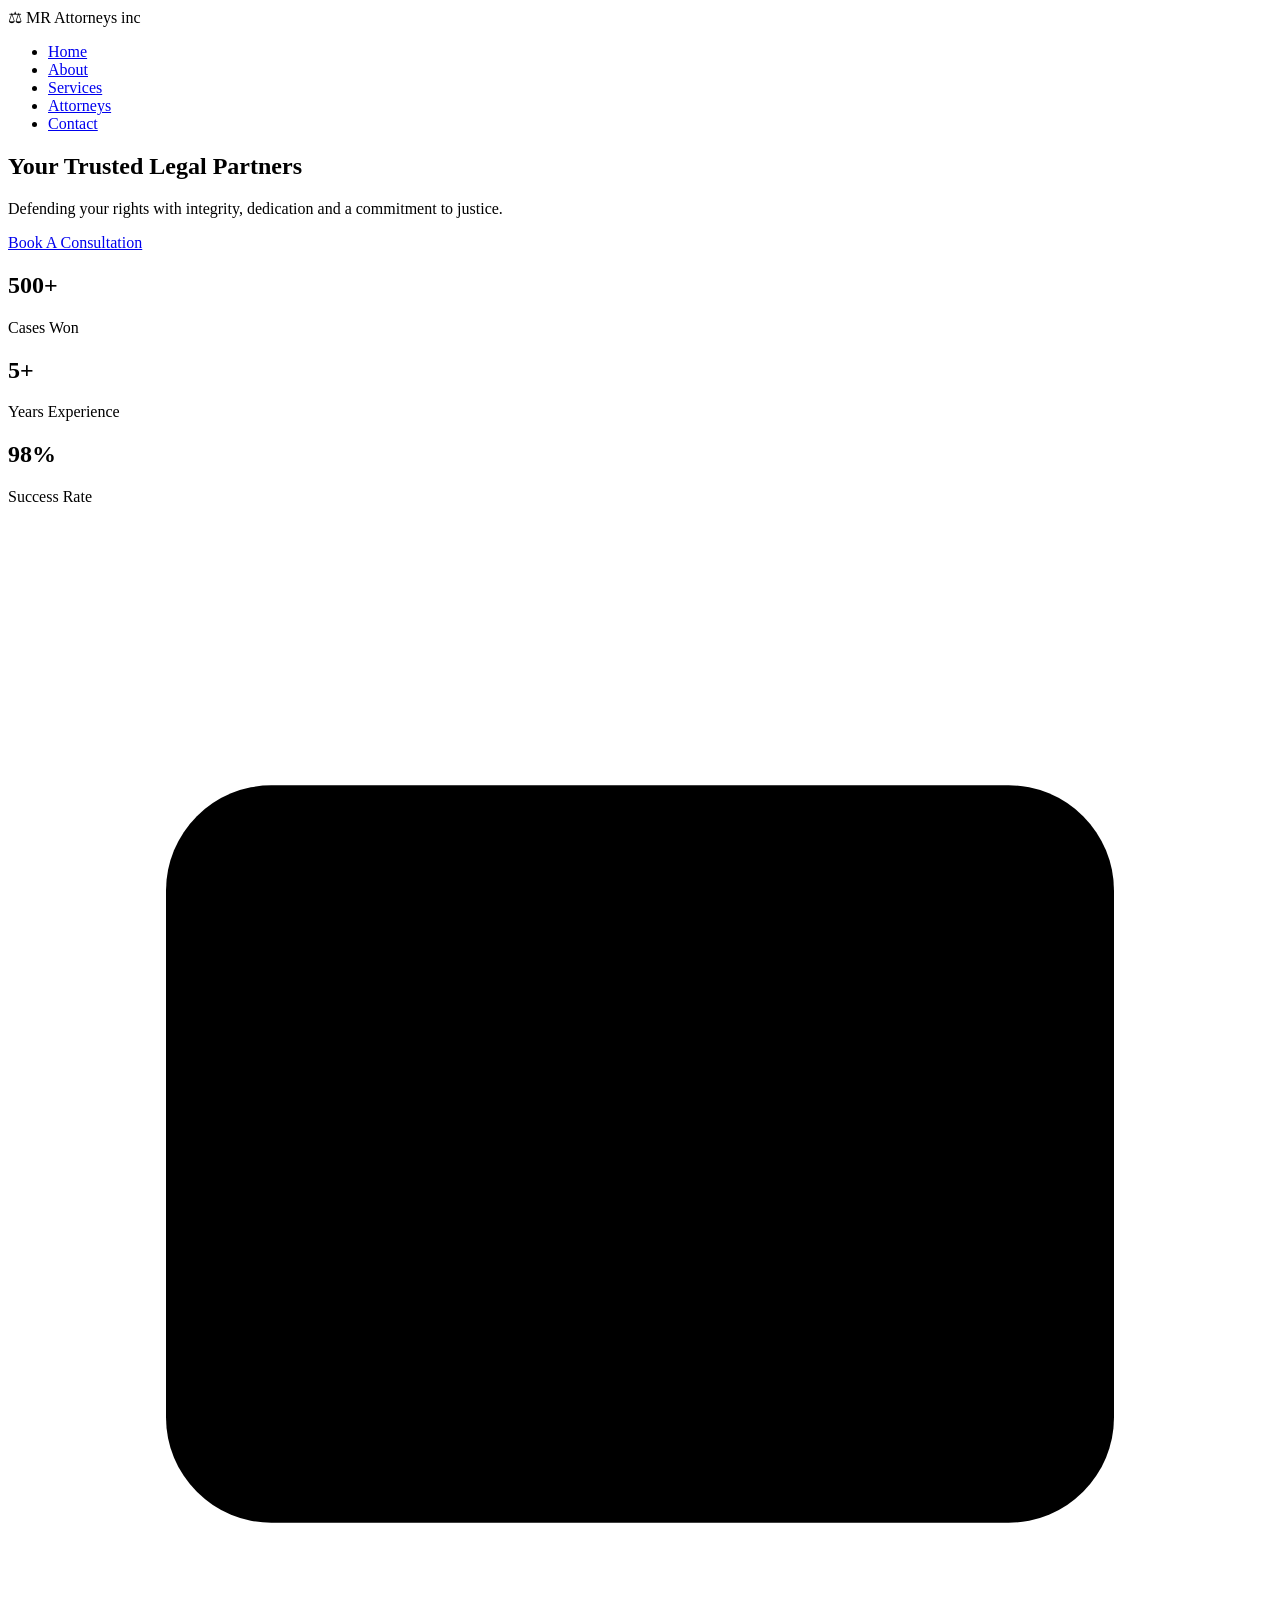
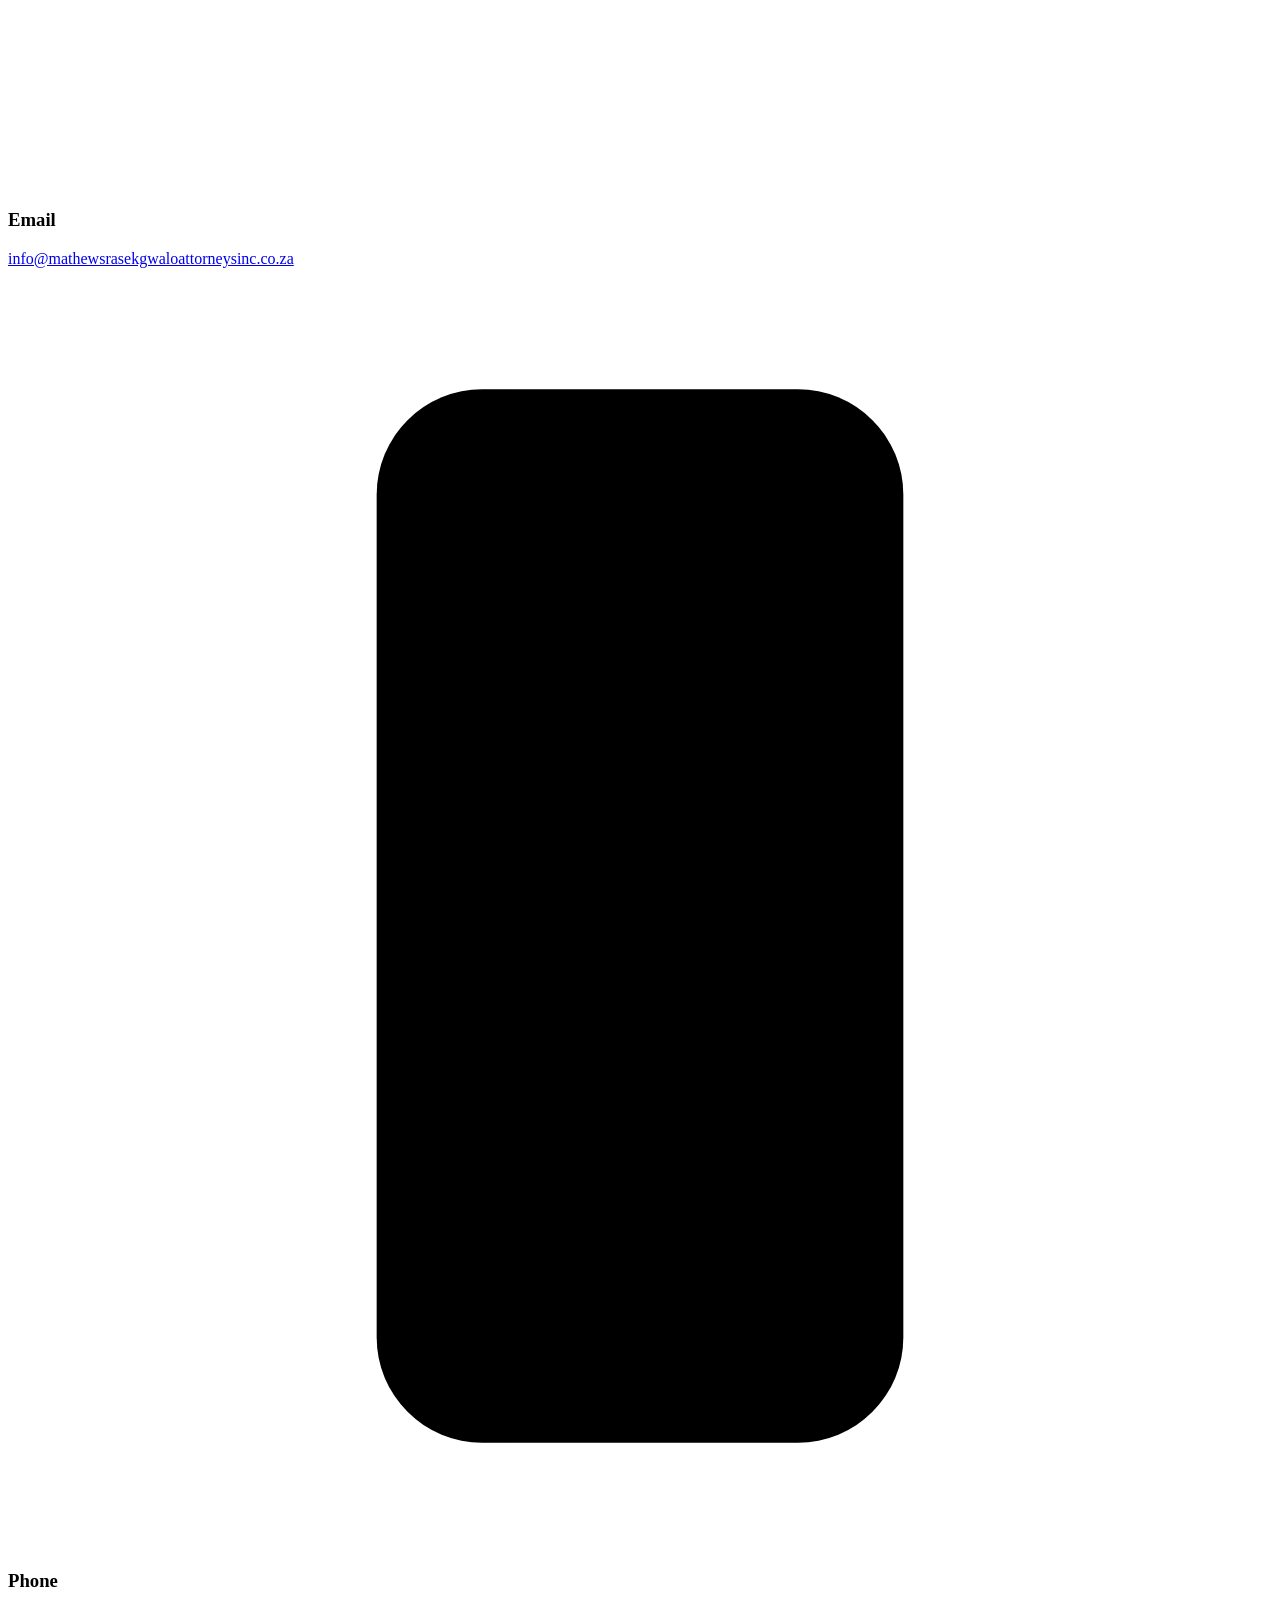
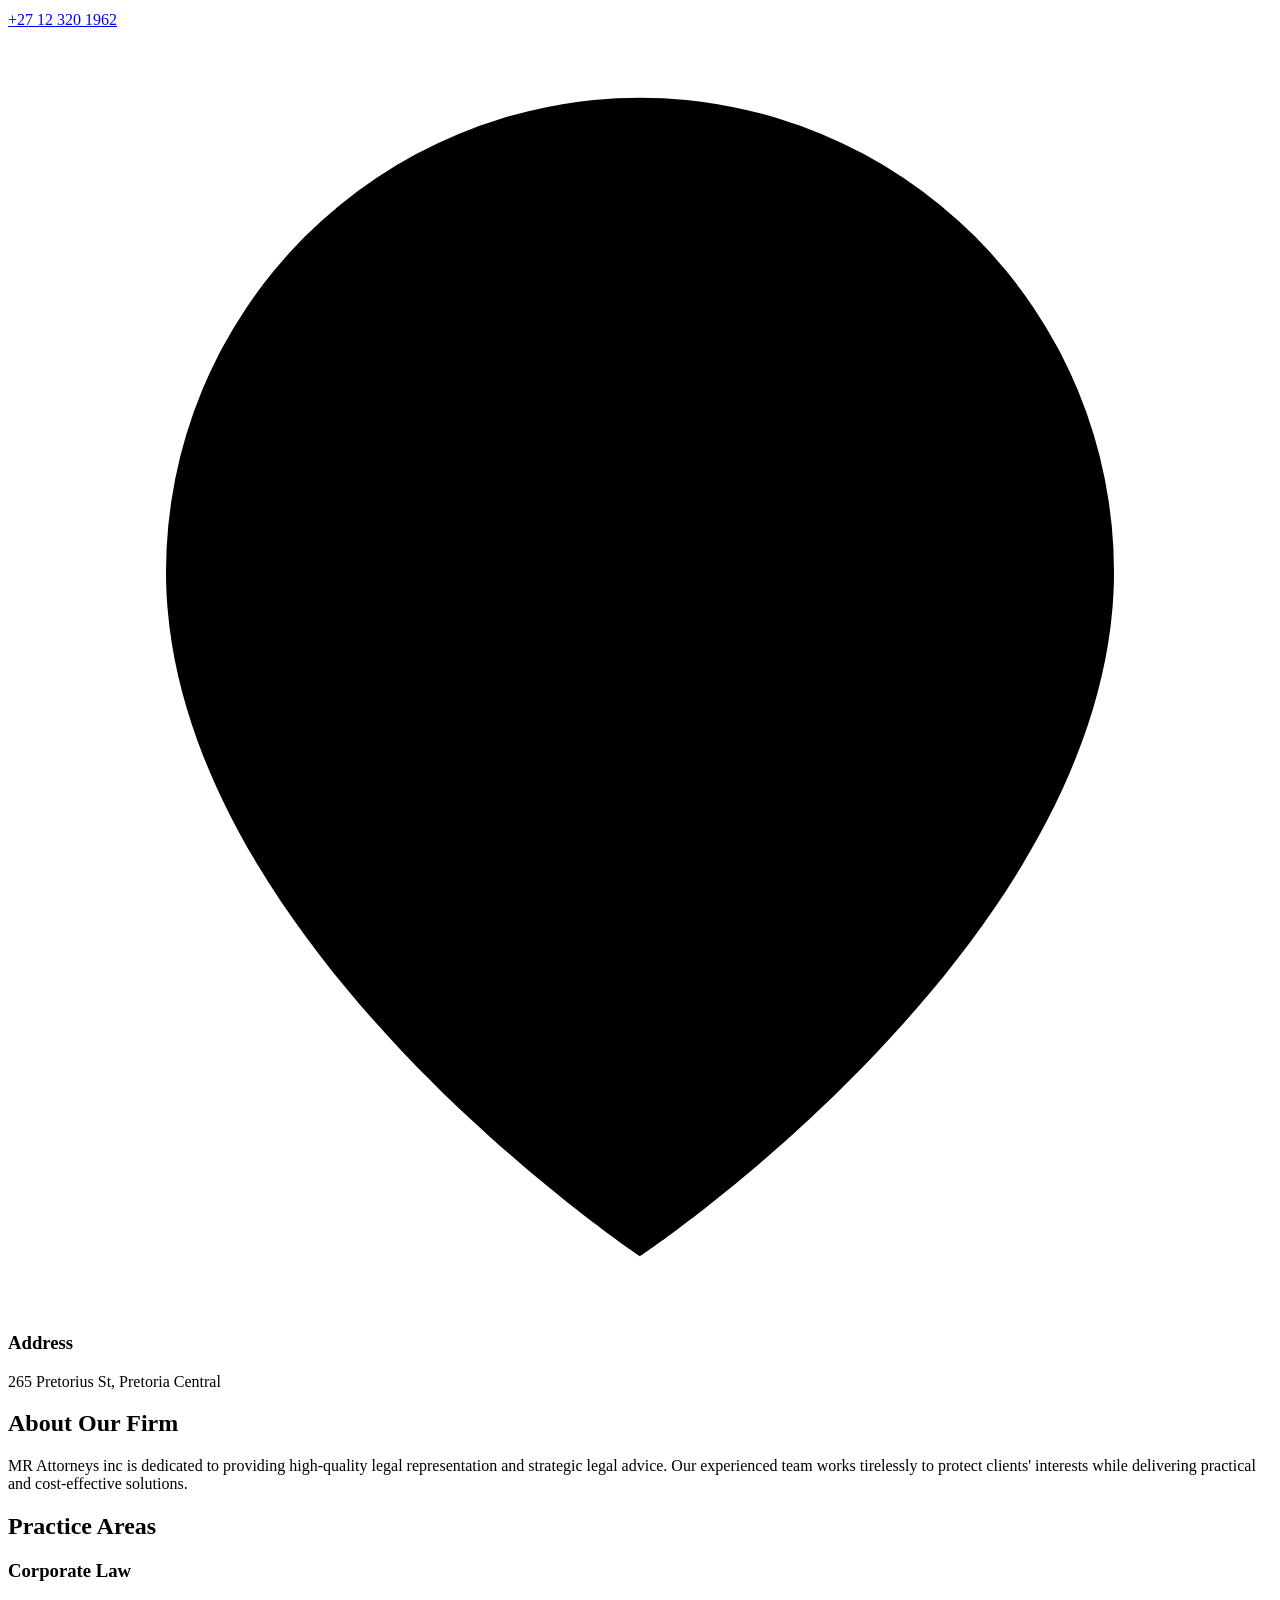
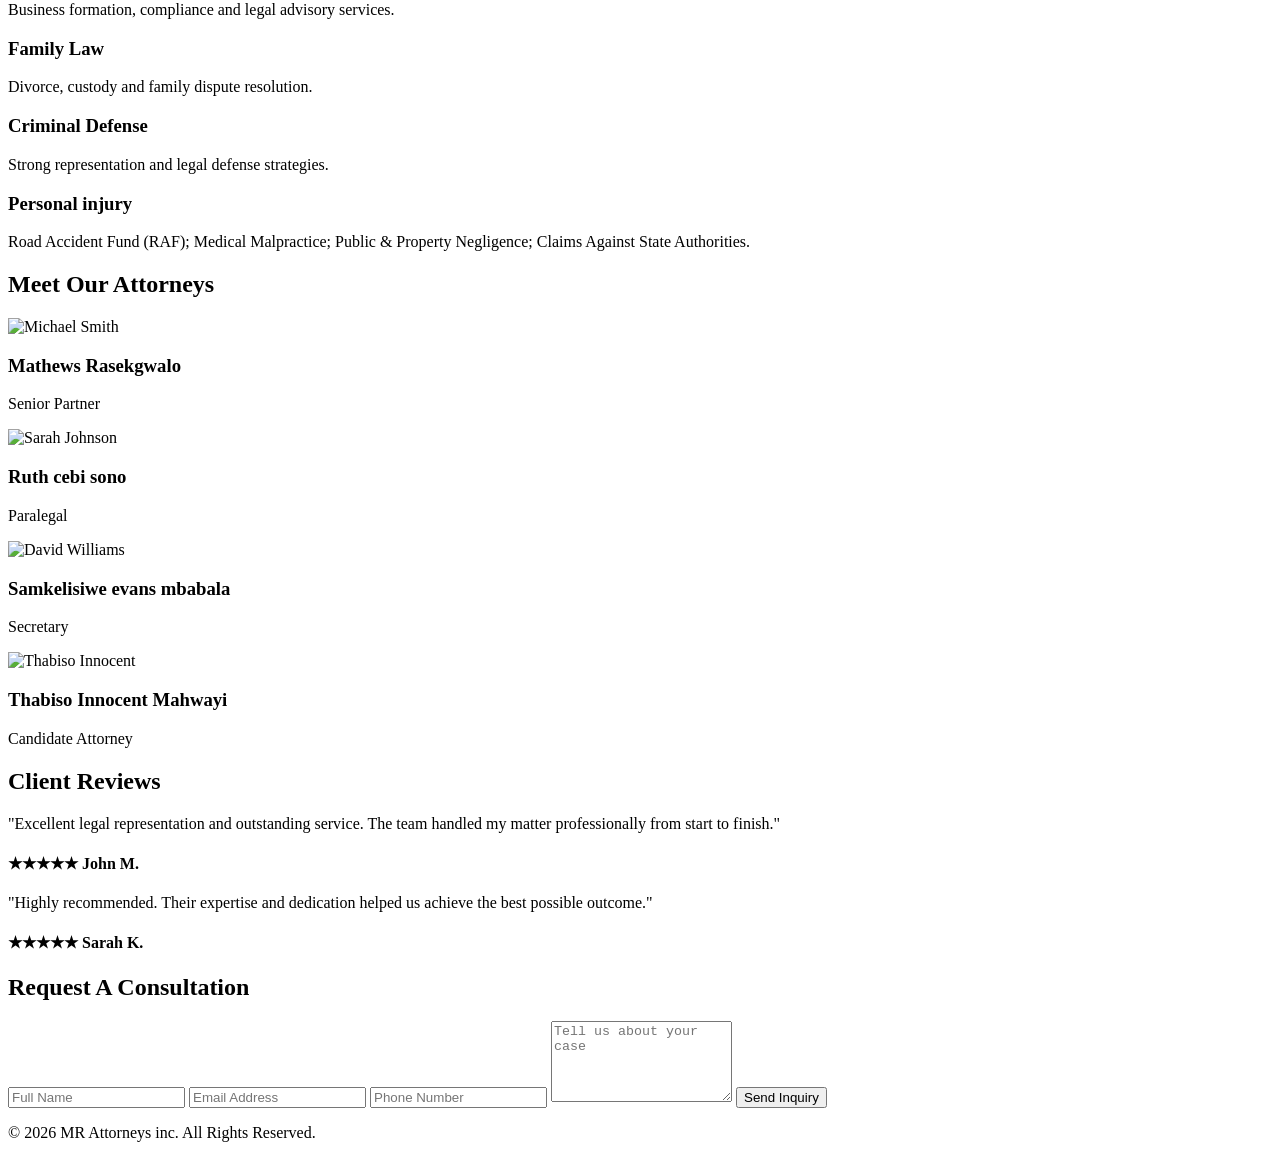
==== frontend/index.html @ 7f77243f "Rename index.html to frontend/index.html" ====
<!DOCTYPE html>
<html lang="en">
<head>
<meta charset="UTF-8">
<meta name="viewport" content="width=device-width, initial-scale=1.0">
<title>MR Attorneys inc</title>
<link rel="icon" href="favicon.svg" type="image/svg+xml">
<link rel="icon" href="favicon-32.png" sizes="32x32" type="image/png">
<link rel="apple-touch-icon" href="apple-touch-icon.png">
<link rel="stylesheet" href="style.css">
</head>
<body>

<header>
    <nav class="navbar">
        <div class="logo">⚖ MR Attorneys inc</div>

        <ul class="nav-links">
          <li><a href="#home">Home</a></li>
<li><a href="#about">About</a></li>
<li><a href="#services">Services</a></li>
<li><a href="#team">Attorneys</a></li>
<li><a href="#contact">Contact</a></li>
        </ul>
    </nav>
</header>

<section class="hero" id="home">
    <div class="hero-content">
        <h1>Your Trusted Legal Partners</h1>
        <p>
            Defending your rights with integrity, dedication and a commitment to justice.
        </p>

        <a href="#contact" class="btn">Book A Consultation</a>

        <div class="stats">
            <div>
                <h2>500+</h2>
                <p>Cases Won</p>
            </div>

            <div>
                <h2>5+</h2>
                <p>Years Experience</p>
            </div>

            <div>
                <h2>98%</h2>
                <p>Success Rate</p>
            </div>
        </div>
            <div class="contact-details">

            <div class="contact-item">
                <div class="contact-icon">
                    <!-- envelope -->
                    <svg viewBox="0 0 24 24" aria-hidden="true">
                        <rect x="3" y="5" width="18" height="14" rx="2"/>
                        <path d="M3 7l9 6 9-6"/>
                    </svg>
                </div>
                <h3>Email</h3>
                <p><a href="mailto:info@mathewsrasekgwaloattorneysinc.co.za">info@mathewsrasekgwaloattorneysinc.co.za</a></p>
            </div>

            <div class="contact-item">
                <div class="contact-icon">
                    <!-- cell phone -->
                    <svg viewBox="0 0 24 24" aria-hidden="true">
                        <rect x="7" y="2" width="10" height="20" rx="2"/>
                        <line x1="12" y1="18" x2="12.01" y2="18"/>
                    </svg>
                </div>
                <h3>Phone</h3>
                <p><a href="tel:+27">+27 12 320 1962</a></p>
            </div>

            <div class="contact-item">
                <div class="contact-icon">
                    <!-- location pin -->
                    <svg viewBox="0 0 24 24" aria-hidden="true">
                        <path d="M21 10c0 7-9 13-9 13s-9-6-9-13a9 9 0 0 1 18 0z"/>
                        <circle cx="12" cy="10" r="3"/>
                    </svg>
                </div>
                <h3>Address</h3>
              <p class="address">265 Pretorius St, Pretoria Central</p>
            </div>
        </div>
    </div>
</section>

<section class="about" id="about">
    <h2 class="section-title">About Our Firm</h2>

    <div class="about-content">
        <p>
            MR Attorneys inc is dedicated to providing
            high-quality legal representation and strategic
            legal advice. Our experienced team works tirelessly
            to protect clients' interests while delivering
            practical and cost-effective solutions.
        </p>
    </div>
</section>

<section class="services" id="services">
    <h2 class="section-title">Practice Areas</h2>

    <div class="service-grid">

        <div class="service-card">
            <h3>Corporate Law</h3>
            <p>Business formation, compliance and legal advisory services.</p>
        </div>

        <div class="service-card">
            <h3>Family Law</h3>
            <p>Divorce, custody and family dispute resolution.</p>
        </div>

        <div class="service-card">
            <h3>Criminal Defense</h3>
            <p>Strong representation and legal defense strategies.</p>
        </div>

        <div class="service-card">
            <h3>Personal injury</h3>
            <p>Road Accident Fund (RAF); Medical Malpractice; Public & Property Negligence; Claims Against State Authorities.</p>
        </div>
    </div>
</section>

<section class="team" id="team">
    <h2 class="section-title">Meet Our Attorneys</h2>

    <div class="team-grid">

        <div class="team-card">
            <img src="https://images.unsplash.com/photo-1560250097-0b93528c311a?w=700" alt="Michael Smith">
            <h3>Mathews Rasekgwalo</h3>
            <p>Senior Partner</p>
        </div>

        <div class="team-card">
            <img src="https://images.unsplash.com/photo-1494790108377-be9c29b29330?w=700" alt="Sarah Johnson">
            <h3>Ruth cebi sono</h3>
            <p>Paralegal</p>
        </div>

        <div class="team-card">
            <img src="https://images.unsplash.com/photo-1500648767791-00dcc994a43e?w=700" alt="David Williams">
            <h3>Samkelisiwe evans mbabala</h3>
            <p>Secretary</p>
        </div>
 <div class="team-card">
            <img src="https://media.istockphoto.com/id/518185032/photo/african-office-worker-with-arms-crossed.jpg?s=612x612&w=0&k=20&c=KCMG9l3zeS70M0Aa0iwMR0bHQldEUbQnFNWFJEVGR9E=" alt="Thabiso Innocent">
            <h3>Thabiso Innocent Mahwayi</h3>
            <p>Candidate Attorney</p>
        </div>
    </div>
</section>

<section class="testimonials">
    <h2 class="section-title">Client Reviews</h2>

    <div class="testimonial-box">
        <p>
            "Excellent legal representation and outstanding service.
            The team handled my matter professionally from start to finish."
        </p>
        <h4>★★★★★ John M.</h4>
    </div>

    <div class="testimonial-box">
        <p>
            "Highly recommended. Their expertise and dedication helped
            us achieve the best possible outcome."
        </p>
        <h4>★★★★★ Sarah K.</h4>
    </div>
</section>

<section class="contact" id="contact">
    <h2 class="section-title">Request A Consultation</h2>

    <form id="contact-form">
        <input type="text" name="name" placeholder="Full Name" required>
        <input type="email" name="email" placeholder="Email Address" required>
        <input type="tel" name="phone" placeholder="Phone Number">
        <textarea name="message" rows="5" placeholder="Tell us about your case" required></textarea>
        <button type="submit">Send Inquiry</button>
        <p id="form-status" role="status"></p>
    </form>
</section>

<footer>
    <p>&copy; 2026 MR Attorneys inc. All Rights Reserved.</p>
</footer>
<script src="script.js"></script>
</body>
</html>
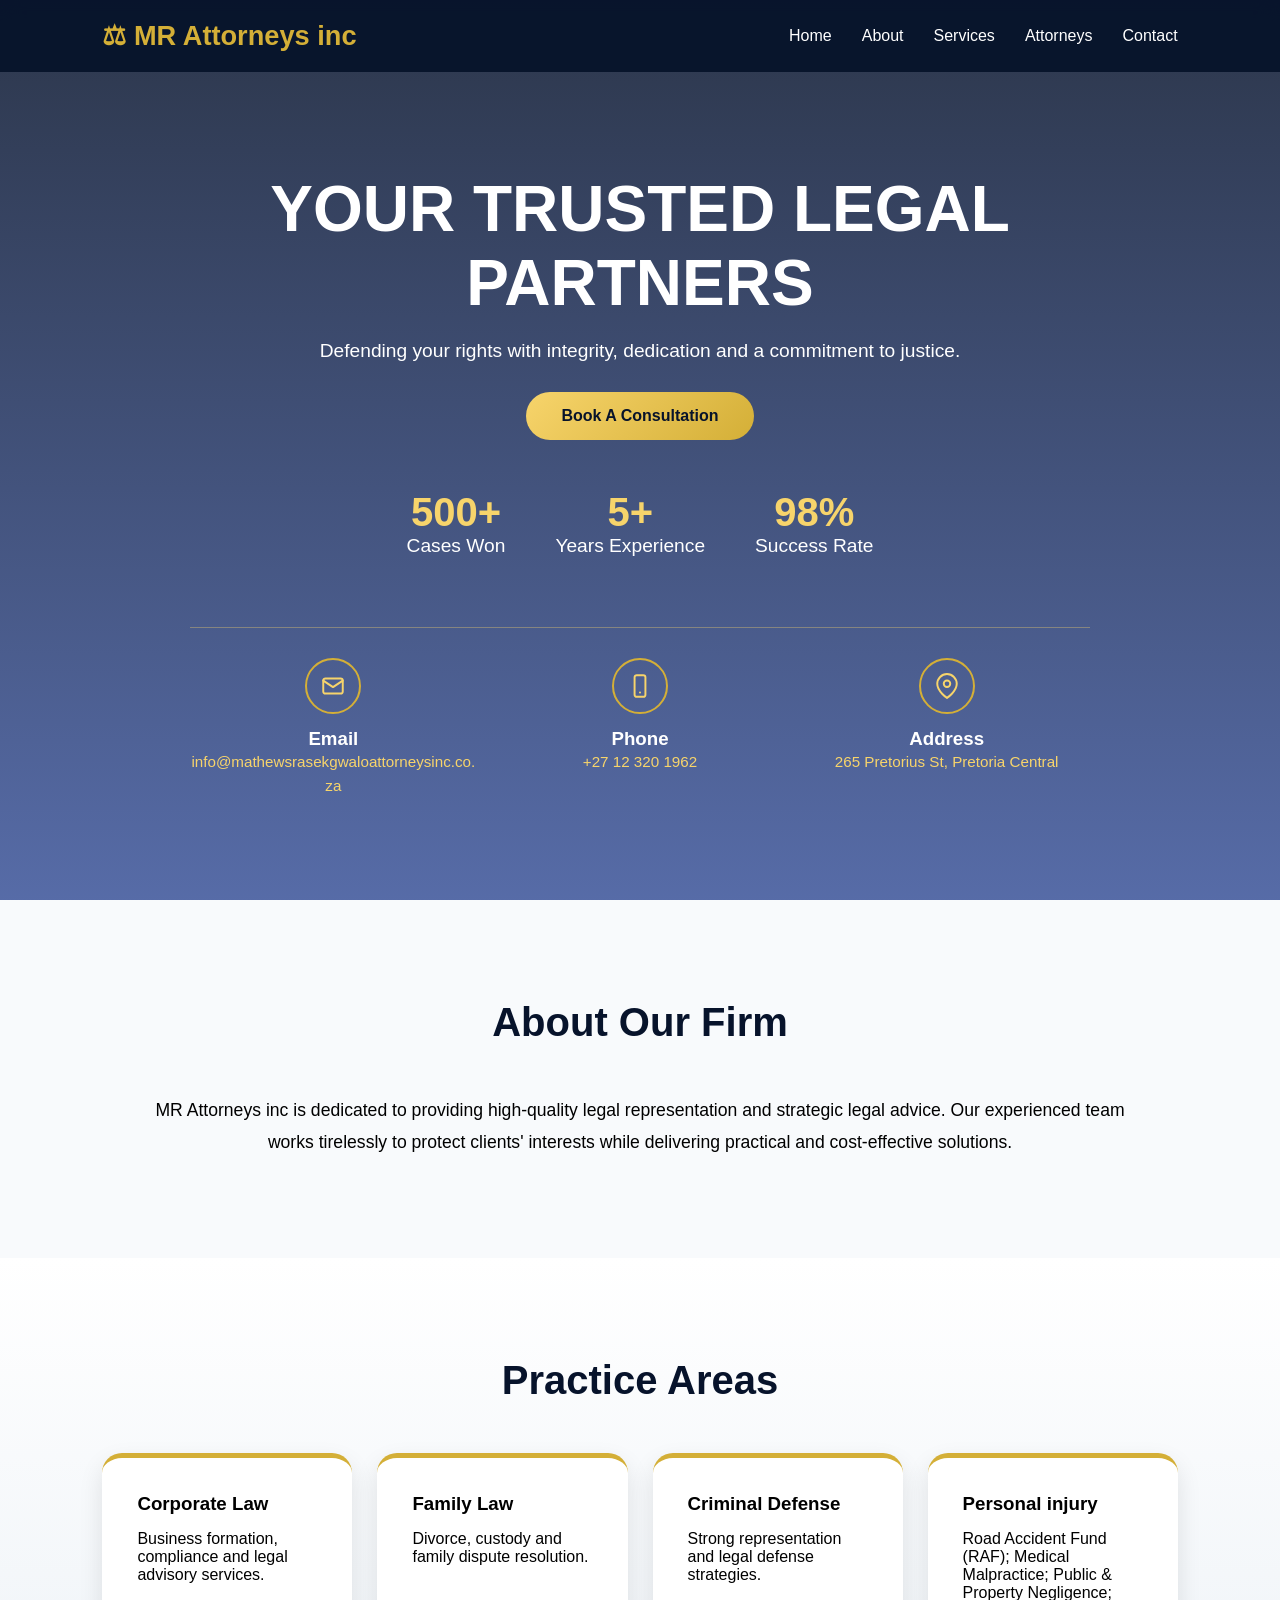
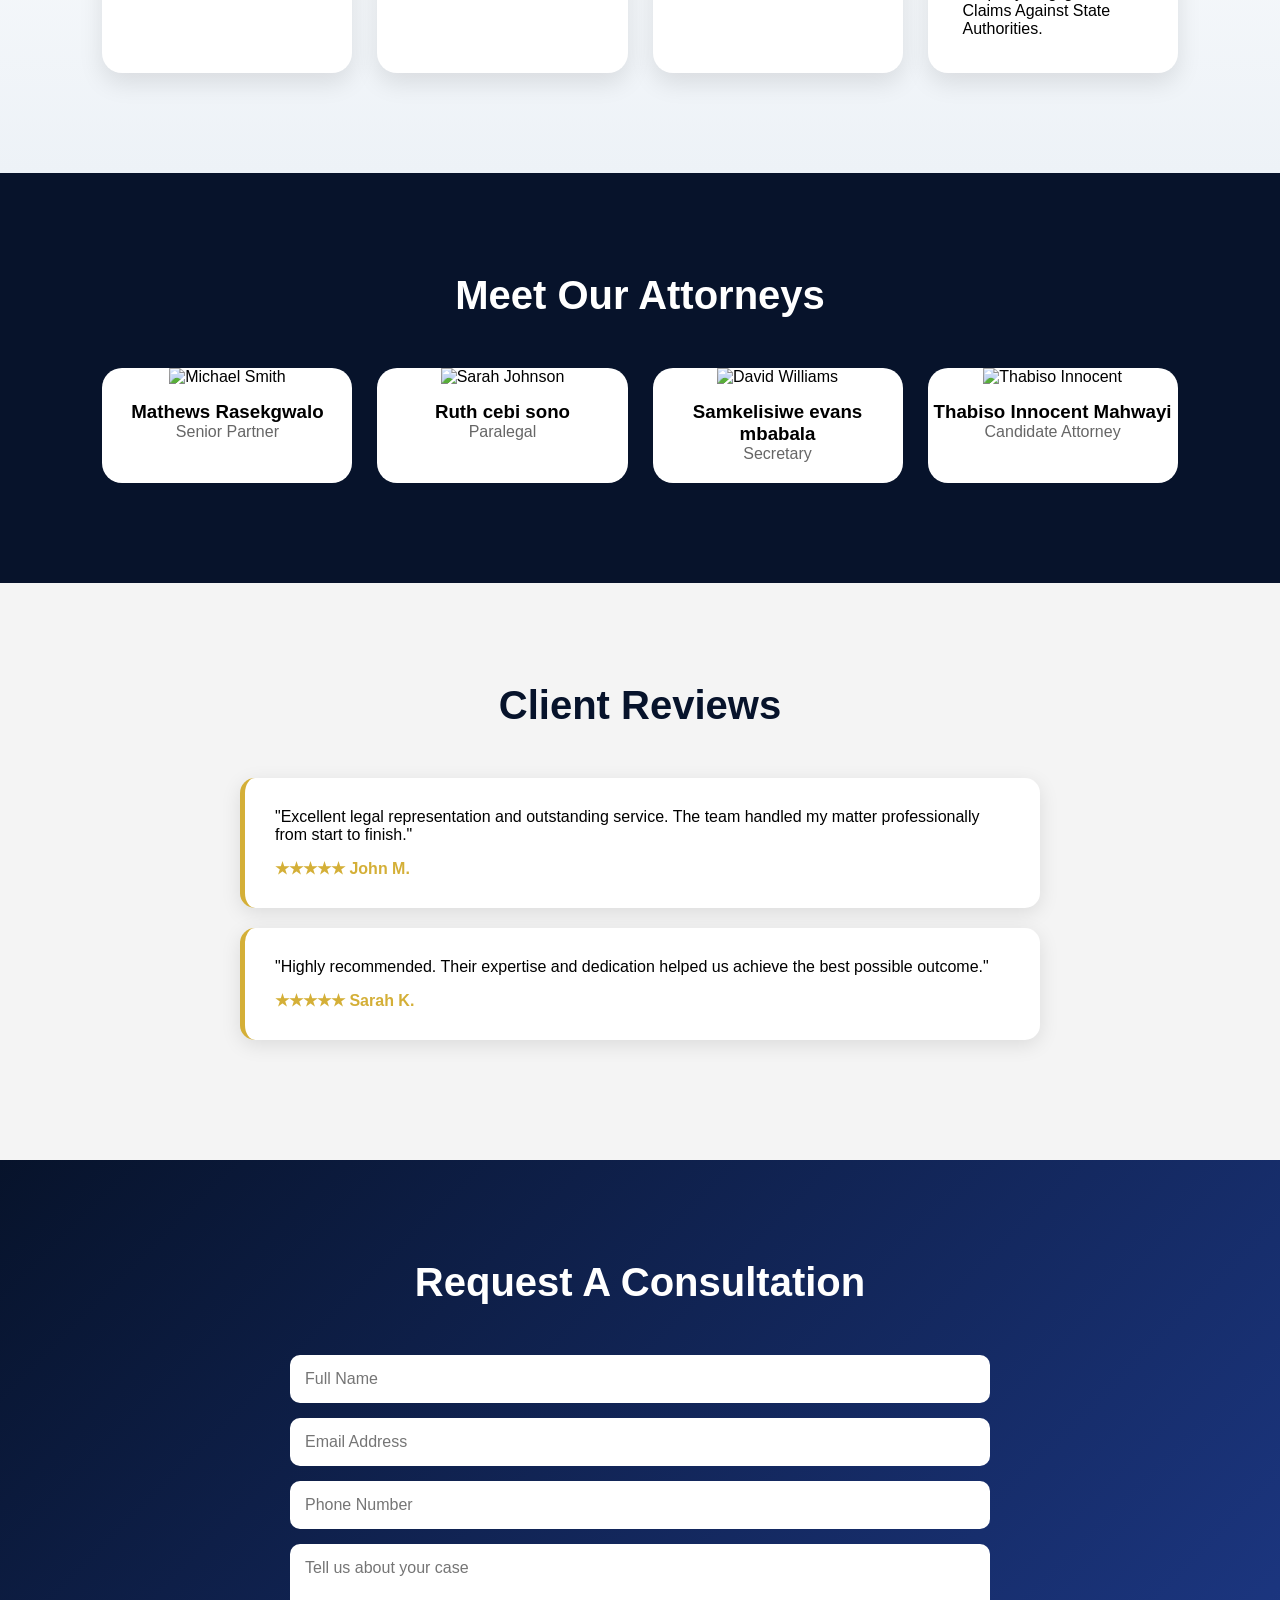
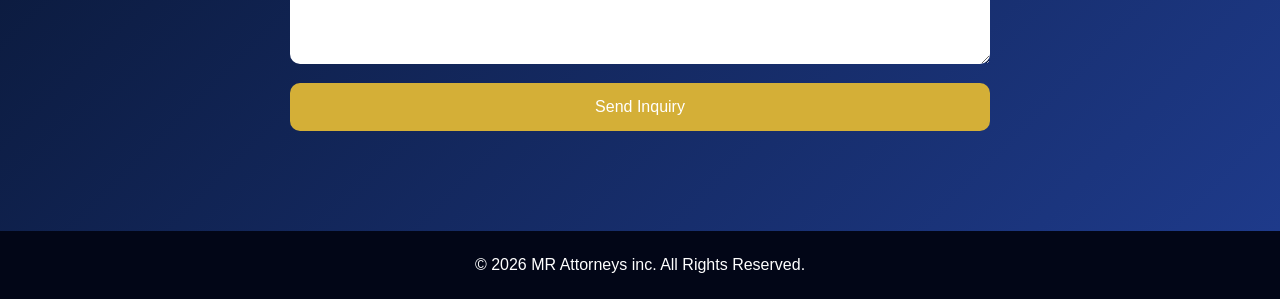
==== commit 93fa4a83: "Add hidden field for spam prevention in form" ====
--- a/frontend/index.html
+++ b/frontend/index.html
@@ -190,6 +190,10 @@
         <input type="email" name="email" placeholder="Email Address" required>
         <input type="tel" name="phone" placeholder="Phone Number">
         <textarea name="message" rows="5" placeholder="Tell us about your case" required></textarea>
+        <div style="position:absolute;left:-9999px;" aria-hidden="true">
+    <label for="hpField">Leave this field empty</label>
+    <input type="text" id="hpField" name="hpField" tabindex="-1" autocomplete="off">
+</div>
         <button type="submit">Send Inquiry</button>
         <p id="form-status" role="status"></p>
     </form>
--- a/frontend/style.css
+++ b/frontend/style.css
@@ -0,0 +1,478 @@
+*{
+    margin:0;
+    padding:0;
+    box-sizing:border-box;
+    font-family:'Segoe UI',sans-serif;
+}
+
+html{
+    scroll-behavior:smooth;
+}
+
+:root{
+    --navy:#07132b;
+    --blue:#1e3a8a;
+    --gold:#d4af37;
+    --gold-light:#f7d46b;
+    --white:#ffffff;
+    --light:#f8fafc;
+}
+
+body{
+    background:#fff;
+    overflow-x:hidden;
+}
+
+/* NAVBAR */
+
+header{
+    position:fixed;
+    width:100%;
+    top:0;
+    z-index:1000;
+    background:rgba(7,19,43,.95);
+    backdrop-filter:blur(10px);
+}
+
+.navbar{
+    display:flex;
+    justify-content:space-between;
+    align-items:center;
+    padding:20px 8%;
+}
+
+.logo{
+    color:var(--gold);
+    font-size:1.7rem;
+    font-weight:bold;
+}
+
+.nav-links{
+    display:flex;
+    list-style:none;
+    gap:30px;
+}
+
+.nav-links a{
+    text-decoration:none;
+    color:white;
+    transition:.3s;
+}
+
+.nav-links a:hover{
+    color:var(--gold);
+}
+
+/* HERO SECTION */
+
+.hero{
+    min-height:100vh;
+    background:
+    linear-gradient(
+    rgba(7,19,43,.85),
+    rgba(30,58,138,.75)
+    ),
+    url("https://images.unsplash.com/photo-1589829545856-d10d557cf95f?auto=format&fit=crop&w=1500&q=80");
+
+    background-size:cover;
+    background-position:center;
+    display:flex;
+    justify-content:center;
+    align-items:center;
+    text-align:center;
+    color:white;
+    padding:20px;
+}
+
+.hero-content{
+    max-width:900px;
+}
+
+.hero h1{
+    font-size:4rem;
+    margin-bottom:20px;
+    text-transform:uppercase;
+}
+
+.hero p{
+    font-size:1.2rem;
+    margin-bottom:30px;
+}
+
+.btn{
+    display:inline-block;
+    padding:15px 35px;
+    background:linear-gradient(
+    135deg,
+    var(--gold-light),
+    var(--gold)
+    );
+
+    color:var(--navy);
+    text-decoration:none;
+    border-radius:50px;
+    font-weight:bold;
+    transition:.4s;
+}
+
+.btn:hover{
+    transform:translateY(-5px);
+}
+
+/* STATS */
+
+.stats{
+    margin-top:50px;
+    display:flex;
+    justify-content:center;
+    gap:50px;
+    flex-wrap:wrap;
+}
+
+.stats h2{
+    color:var(--gold-light);
+    font-size:2.5rem;
+}
+
+.stats p{
+    color:white;
+}
+
+/* SECTION STYLING */
+
+section{
+    padding:100px 8%;
+}
+
+.section-title{
+    text-align:center;
+    font-size:2.5rem;
+    margin-bottom:50px;
+    color:var(--navy);
+}
+
+/* ABOUT */
+
+.about{
+    background:#f8fafc;
+}
+
+.about-content{
+    max-width:1000px;
+    margin:auto;
+    text-align:center;
+    font-size:1.1rem;
+    line-height:1.8;
+}
+
+/* SERVICES */
+
+.services{
+    background:linear-gradient(
+    to bottom,
+    #ffffff,
+    #edf2f7
+    );
+}
+
+.service-grid{
+    display:grid;
+    grid-template-columns:repeat(auto-fit,minmax(250px,1fr));
+    gap:25px;
+}
+
+.service-card{
+    background:white;
+    padding:35px;
+    border-radius:20px;
+    box-shadow:0 10px 25px rgba(0,0,0,.1);
+    transition:.4s;
+    border-top:5px solid var(--gold);
+}
+
+.service-card:hover{
+    transform:translateY(-10px);
+    background:var(--navy);
+    color:white;
+}
+
+.service-card h3{
+    margin-bottom:15px;
+}
+
+/* ATTORNEYS */
+
+.team{
+    background:var(--navy);
+}
+
+.team .section-title{
+    color:white;
+}
+
+.team-grid{
+    display:grid;
+    grid-template-columns:repeat(auto-fit,minmax(250px,1fr));
+    gap:25px;
+}
+
+.team-card{
+    background:white;
+    border-radius:20px;
+    overflow:hidden;
+    text-align:center;
+}
+
+.team-card img{
+    width:100%;
+    height:280px;
+    object-fit:cover;
+}
+
+.team-card h3{
+    padding-top:15px;
+}
+
+.team-card p{
+    color:#666;
+    padding-bottom:20px;
+}
+
+/* TESTIMONIALS */
+
+.testimonials{
+    background:#f4f4f4;
+}
+
+.testimonial-box{
+    max-width:800px;
+    margin:20px auto;
+    padding:30px;
+    background:white;
+    border-left:5px solid var(--gold);
+    border-radius:15px;
+    box-shadow:0 5px 20px rgba(0,0,0,.1);
+}
+
+.testimonial-box h4{
+    color:var(--gold);
+    margin-top:15px;
+}
+
+/* CONTACT */
+
+.contact{
+    background:
+    linear-gradient(
+    135deg,
+    var(--navy),
+    var(--blue)
+    );
+}
+
+.contact .section-title{
+    color:white;
+}
+
+form{
+    max-width:700px;
+    margin:auto;
+}
+
+input,
+textarea{
+    width:100%;
+    padding:15px;
+    margin-bottom:15px;
+    border:none;
+    border-radius:10px;
+}
+
+button{
+    width:100%;
+    padding:15px;
+    border:none;
+    border-radius:10px;
+    background:var(--gold);
+    color:white;
+    font-size:1rem;
+    cursor:pointer;
+}
+
+button:hover{
+    background:var(--gold-light);
+}
+
+/* FOOTER */
+
+footer{
+    background:#020617;
+    color:white;
+    text-align:center;
+    padding:25px;
+}
+
+/* MOBILE */
+
+@media(max-width:768px){
+
+.navbar{
+    flex-direction:column;
+    gap:15px;
+}
+
+.nav-links{
+    flex-wrap:wrap;
+    justify-content:center;
+}
+
+.hero h1{
+    font-size:2.5rem;
+}
+
+.stats{
+    gap:25px;
+}
+}
+/* SCROLL ANIMATIONS */
+.reveal{opacity:0}
+.reveal.show{
+    opacity:1;
+    animation:fadeUp .8s ease backwards;
+    animation-delay:var(--delay,0s);
+}
+@keyframes fadeUp{
+    from{opacity:0;transform:translateY(40px)}
+    to{opacity:1;transform:translateY(0)}
+}
+
+/* ATTORNEY CARD HOVER */
+.team-card{transition:transform .4s,box-shadow .4s}
+.team-card:hover{
+    transform:translateY(-8px);
+    box-shadow:0 15px 35px rgba(212,175,55,.35);
+}
+.team-card img{transition:transform .6s}
+.team-card:hover img{transform:scale(1.08)}
+
+/* for people who turn animations off */
+@media(prefers-reduced-motion:reduce){
+    .reveal,.reveal.show{opacity:1;animation:none}
+}
+  /* REVIEW CARD HOVER */
+.testimonial-box{transition:transform .4s,box-shadow .4s}
+.testimonial-box:hover{
+    transform:translateY(-6px);
+    box-shadow:0 12px 30px rgba(212,175,55,.3);
+}
+    /* CUSTOM SCROLLBAR */
+html{
+    scrollbar-width:thin;                      /* Firefox */
+    scrollbar-color:var(--gold) var(--navy);   /* thumb, track */
+}
+::-webkit-scrollbar{width:12px}                /* Chrome, Edge, Safari */
+::-webkit-scrollbar-track{background:var(--navy)}
+::-webkit-scrollbar-thumb{
+    background:linear-gradient(var(--gold-light),var(--gold));
+    border-radius:10px;
+    border:2px solid var(--navy);              /* gives the thumb a slim gap */
+}
+::-webkit-scrollbar-thumb:hover{background:var(--gold-light)}
+    /* MOBILE POLISH */
+section{scroll-margin-top:90px}
+.hero{min-height:100svh}
+input,textarea{font-size:1rem}
+
+/* only apply hover effects on devices that actually hover */
+@media(hover:none){
+    .service-card:hover{transform:none;background:white;color:inherit}
+    .team-card:hover,.testimonial-box:hover{transform:none;box-shadow:none}
+    .team-card:hover img{transform:none}
+}
+
+@media(max-width:768px){
+    section{padding:70px 6%;scroll-margin-top:130px}
+    .section-title{font-size:2rem;margin-bottom:35px}
+    .nav-links{gap:10px 20px}
+    .stats h2{font-size:2rem}
+    .btn{padding:13px 28px}
+}
+.contact-icon{
+    width:56px;
+    height:56px;
+    margin:0 auto 14px;
+    border:2px solid var(--gold);
+    border-radius:50%;
+    display:flex;
+    justify-content:center;
+    align-items:center;
+    transition:.4s;
+}
+
+.contact-icon svg{
+    width:26px;
+    height:26px;
+    fill:none;
+    stroke:var(--gold-light);
+    stroke-width:1.8;
+    stroke-linecap:round;
+    stroke-linejoin:round;
+    transition:.4s;
+}
+
+.contact-item:hover .contact-icon{
+    background:var(--gold);
+    transform:translateY(-4px);
+}
+
+.contact-item:hover .contact-icon svg{
+    stroke:var(--navy);
+}
+.contact-details{
+    margin:40px auto 0;
+    padding-top:30px;
+    border-top:1px solid rgba(247,212,107,.35);
+    display:grid;
+    grid-template-columns:repeat(3,minmax(0,1fr));  /* three equal columns */
+    gap:20px;
+    text-align:center;
+}
+
+.contact-item{
+    min-width:0;
+}
+.contact-item p{
+    color:white;
+    line-height:1.6;
+    font-size:.95rem;
+    margin-bottom:0;
+    overflow-wrap:break-word;
+}
+
+.contact-item a{
+    color:var(--gold-light);
+    text-decoration:none;
+    transition:.3s;
+}
+
+.contact-item a:hover{
+    color:white;
+}
+
+/* Phones and small tablets: three items can't fit in a row, so stack them */
+@media(max-width:900px){
+    .contact-details{
+        grid-template-columns:1fr;
+        gap:30px;
+    }
+}
+.hero{
+    min-height:100svh;
+    padding:120px 20px 50px;
+}
+@media(max-width:768px){
+    .hero{padding:150px 20px 50px}
+}
+.contact-item p.address{
+    color:var(--gold-light);
+}
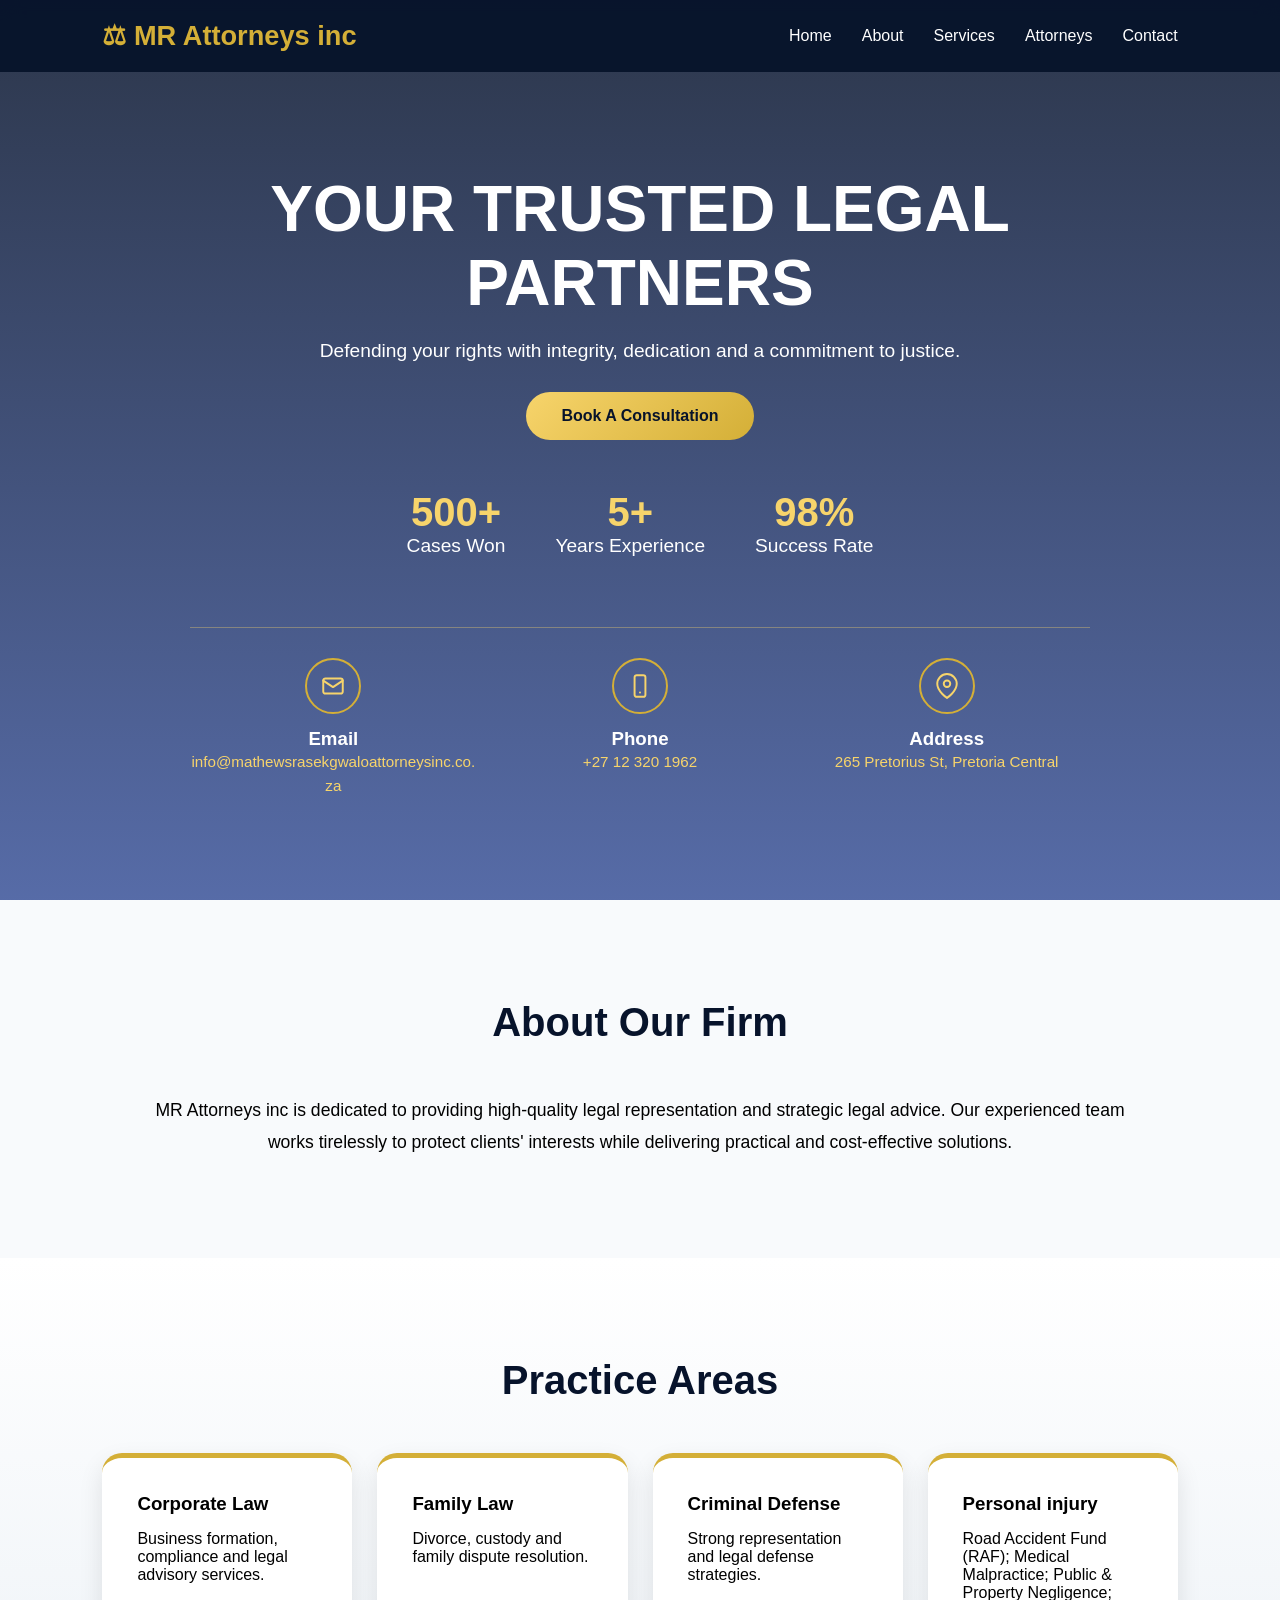
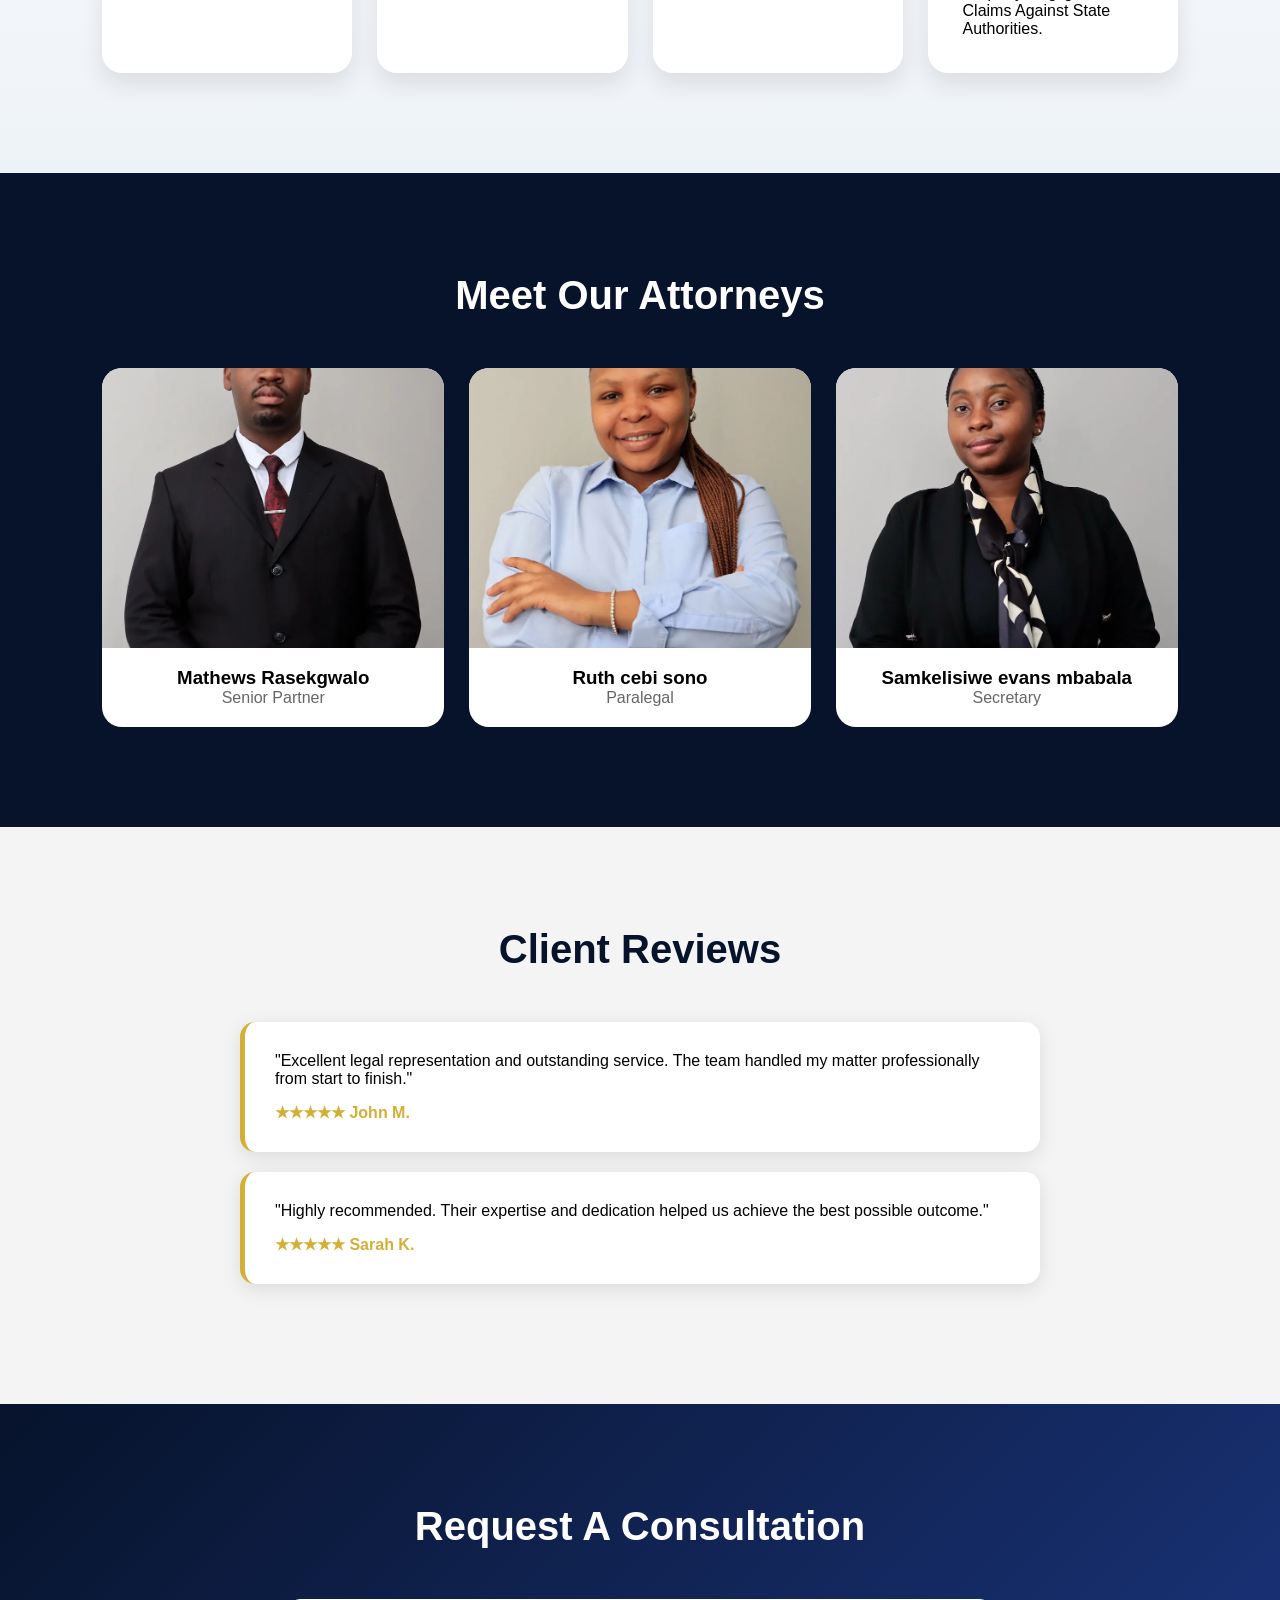
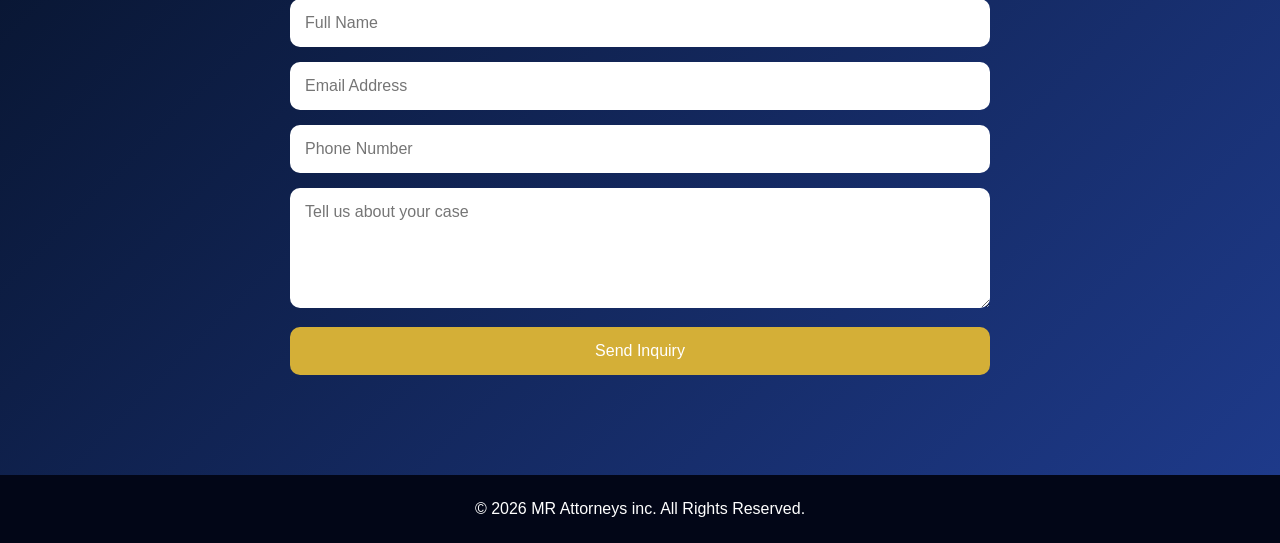
==== commit 27f37359: "Updated team member images and names in index.html Replaced external team member images with local i" ====
--- a/frontend/index.html
+++ b/frontend/index.html
@@ -3,11 +3,35 @@
 <head>
 <meta charset="UTF-8">
 <meta name="viewport" content="width=device-width, initial-scale=1.0">
-<title>MR Attorneys inc</title>
+<title>MR Attorneys Inc | Attorneys in Pretoria Central</title>
+<meta name="description" content="Pretoria attorneys at 265 Pretorius Street: corporate law, family law, criminal defence and personal injury. Call 012 320 1962 to book a consultation.">
+<link rel="canonical" href="https://www.mathewrasekgwaloattorneysinc.co.za/">
+<meta property="og:type" content="website">
+<meta property="og:title" content="MR Attorneys Inc | Attorneys in Pretoria Central">
+<meta property="og:description" content="Corporate law, family law, criminal defence and personal injury in Pretoria Central.">
+<meta property="og:url" content="https://www.mathewrasekgwaloattorneysinc.co.za/">
 <link rel="icon" href="favicon.svg" type="image/svg+xml">
 <link rel="icon" href="favicon-32.png" sizes="32x32" type="image/png">
 <link rel="apple-touch-icon" href="apple-touch-icon.png">
 <link rel="stylesheet" href="style.css">
+    <script type="application/ld+json">
+{
+  "@context": "https://schema.org",
+  "@type": "LegalService",
+  "name": "MR Attorneys Inc",
+  "url": "https://www.mathewrasekgwaloattorneysinc.co.za/",
+  "telephone": "+27123201962",
+  "address": {
+    "@type": "PostalAddress",
+    "streetAddress": "265 Pretorius Street",
+    "addressLocality": "Pretoria Central",
+    "addressRegion": "Gauteng",
+    "addressCountry": "ZA"
+  },
+  "areaServed": "Pretoria",
+  "knowsAbout": ["Corporate Law", "Family Law", "Criminal Defence", "Personal Injury"]
+}
+</script>
 </head>
 <body>
 
@@ -138,26 +162,21 @@
     <div class="team-grid">
 
         <div class="team-card">
-            <img src="https://images.unsplash.com/photo-1560250097-0b93528c311a?w=700" alt="Michael Smith">
+            <img src="team-photos/images/team-member-1.webp" alt="Mathew">
             <h3>Mathews Rasekgwalo</h3>
             <p>Senior Partner</p>
         </div>
 
         <div class="team-card">
-            <img src="https://images.unsplash.com/photo-1494790108377-be9c29b29330?w=700" alt="Sarah Johnson">
+            <img src="team-photos/images/team-member-2.webp" alt="Ruch cebi">
             <h3>Ruth cebi sono</h3>
             <p>Paralegal</p>
         </div>
 
         <div class="team-card">
-            <img src="https://images.unsplash.com/photo-1500648767791-00dcc994a43e?w=700" alt="David Williams">
+            <img src="team-photos/images/team-member-3.webp" alt="Samkeliswe">
             <h3>Samkelisiwe evans mbabala</h3>
             <p>Secretary</p>
-        </div>
- <div class="team-card">
-            <img src="https://media.istockphoto.com/id/518185032/photo/african-office-worker-with-arms-crossed.jpg?s=612x612&w=0&k=20&c=KCMG9l3zeS70M0Aa0iwMR0bHQldEUbQnFNWFJEVGR9E=" alt="Thabiso Innocent">
-            <h3>Thabiso Innocent Mahwayi</h3>
-            <p>Candidate Attorney</p>
         </div>
     </div>
 </section>
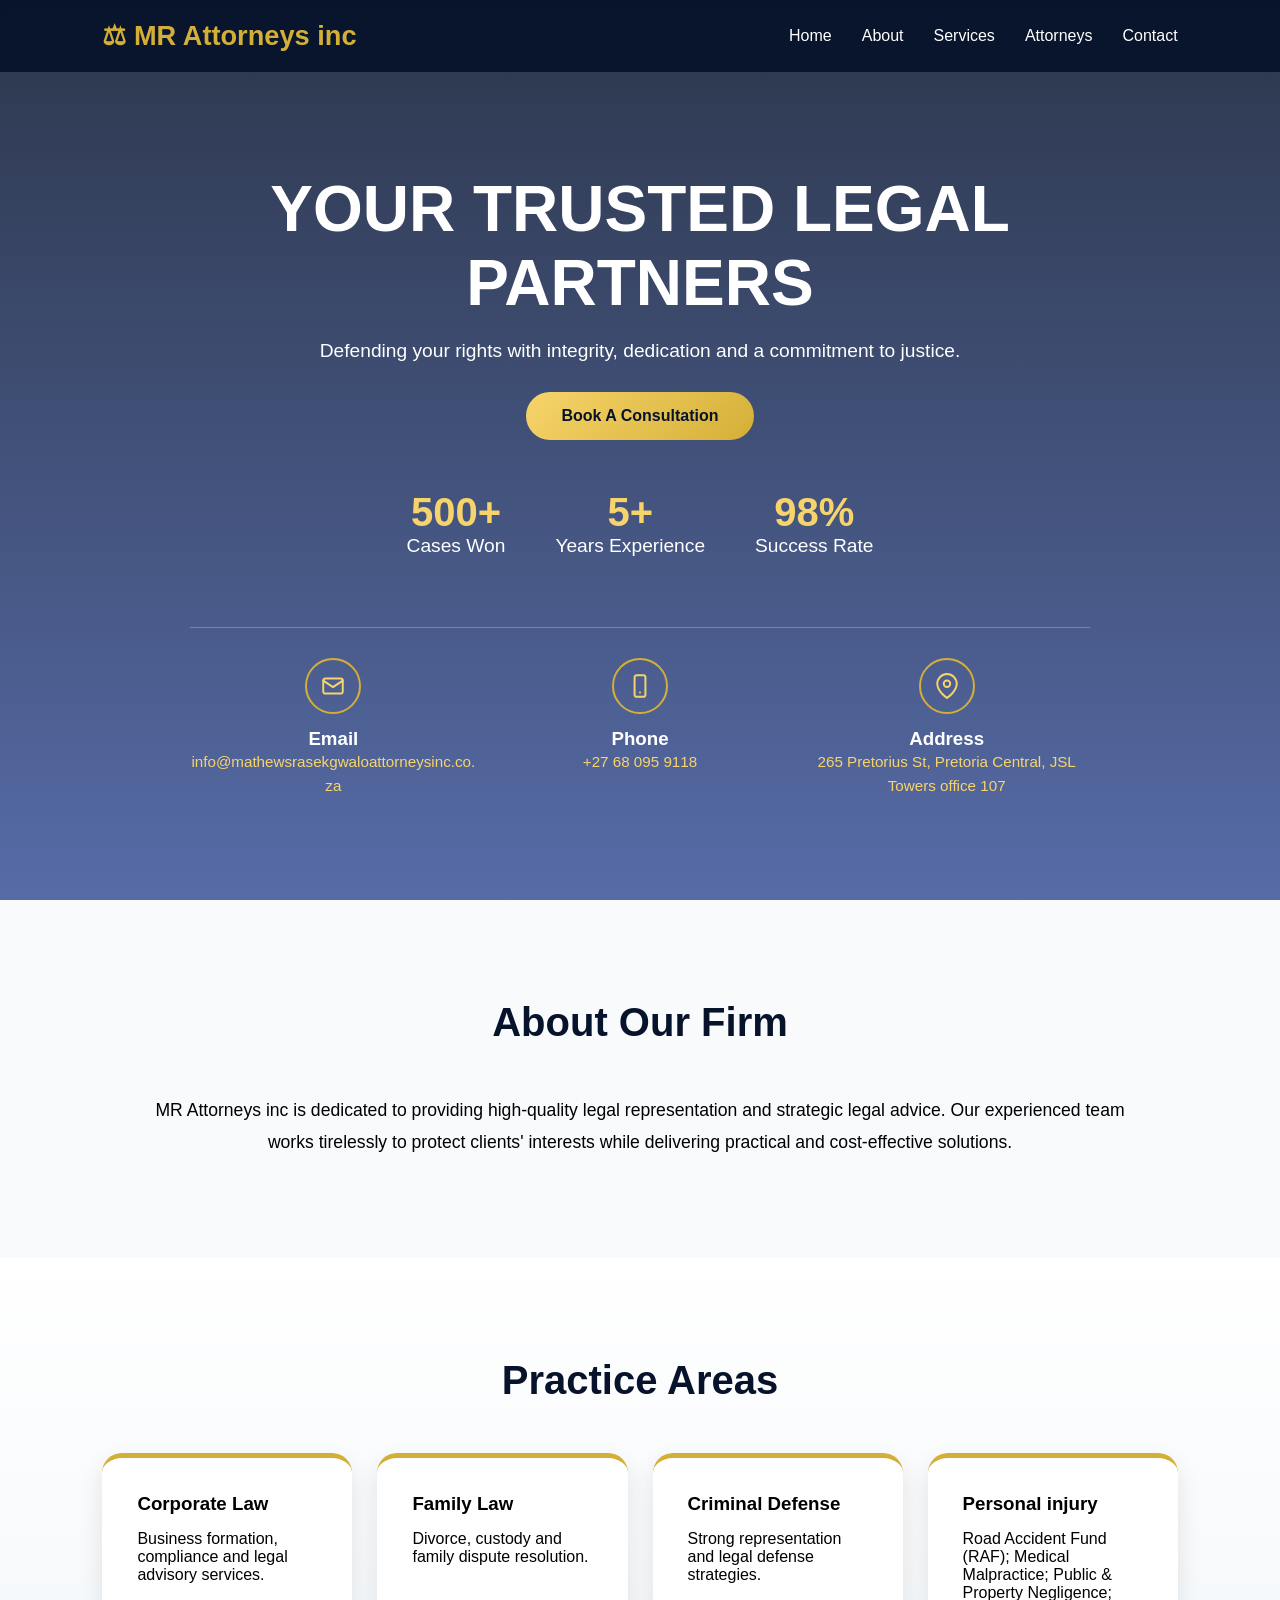
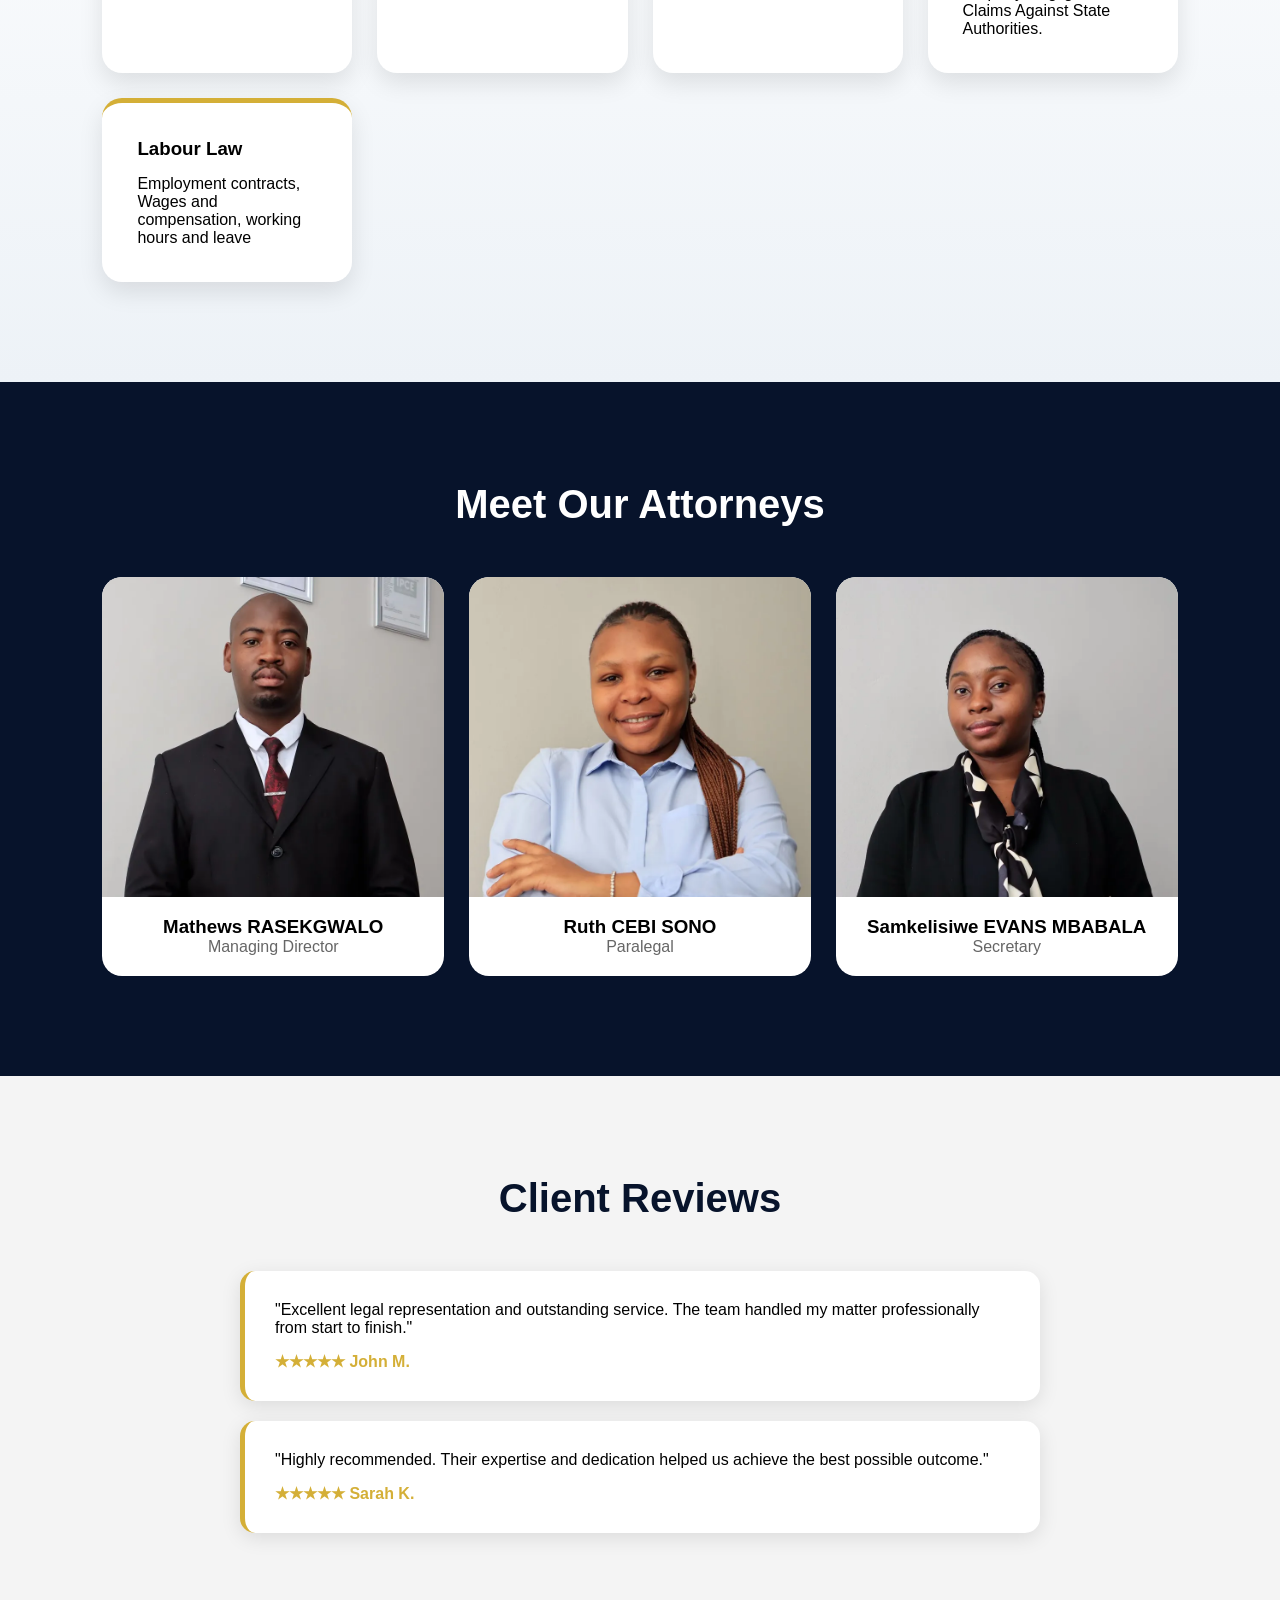
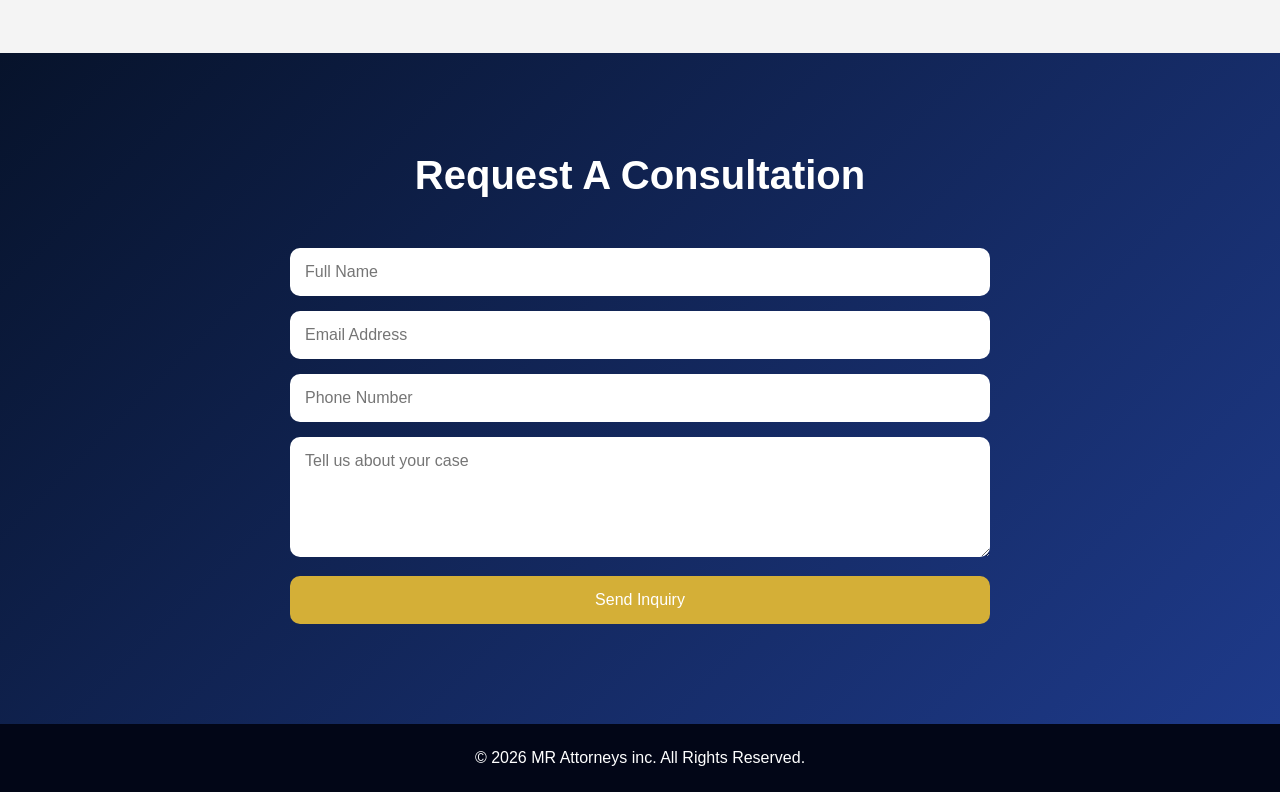
==== commit 77ee917a: "Updated contact details and team member titles" ====
--- a/frontend/index.html
+++ b/frontend/index.html
@@ -97,7 +97,7 @@
                     </svg>
                 </div>
                 <h3>Phone</h3>
-                <p><a href="tel:+27">+27 12 320 1962</a></p>
+                <p><a href="tel:+27">+27 68 095 9118</a></p>
             </div>
 
             <div class="contact-item">
@@ -109,7 +109,7 @@
                     </svg>
                 </div>
                 <h3>Address</h3>
-              <p class="address">265 Pretorius St, Pretoria Central</p>
+              <p class="address">265 Pretorius St, Pretoria Central, JSL Towers office 107</p>
             </div>
         </div>
     </div>
@@ -153,6 +153,10 @@
             <h3>Personal injury</h3>
             <p>Road Accident Fund (RAF); Medical Malpractice; Public & Property Negligence; Claims Against State Authorities.</p>
         </div>
+        <div class="service-card">
+            <h3>Labour Law</h3>
+            <p>Employment contracts, Wages and compensation, working hours and leave</p>
+        </div>
     </div>
 </section>
 
@@ -163,19 +167,19 @@
 
         <div class="team-card">
             <img src="team-photos/images/team-member-1.webp" alt="Mathew">
-            <h3>Mathews Rasekgwalo</h3>
-            <p>Senior Partner</p>
+            <h3>Mathews RASEKGWALO</h3>
+            <p>Managing Director</p>
         </div>
 
         <div class="team-card">
             <img src="team-photos/images/team-member-2.webp" alt="Ruch cebi">
-            <h3>Ruth cebi sono</h3>
+            <h3>Ruth CEBI SONO</h3>
             <p>Paralegal</p>
         </div>
 
         <div class="team-card">
             <img src="team-photos/images/team-member-3.webp" alt="Samkeliswe">
-            <h3>Samkelisiwe evans mbabala</h3>
+            <h3>Samkelisiwe EVANS MBABALA</h3>
             <p>Secretary</p>
         </div>
     </div>
--- a/frontend/style.css
+++ b/frontend/style.css
@@ -225,8 +225,9 @@
 
 .team-card img{
     width:100%;
-    height:280px;
+    height:320px;
     object-fit:cover;
+    object-position:top;
 }
 
 .team-card h3{
